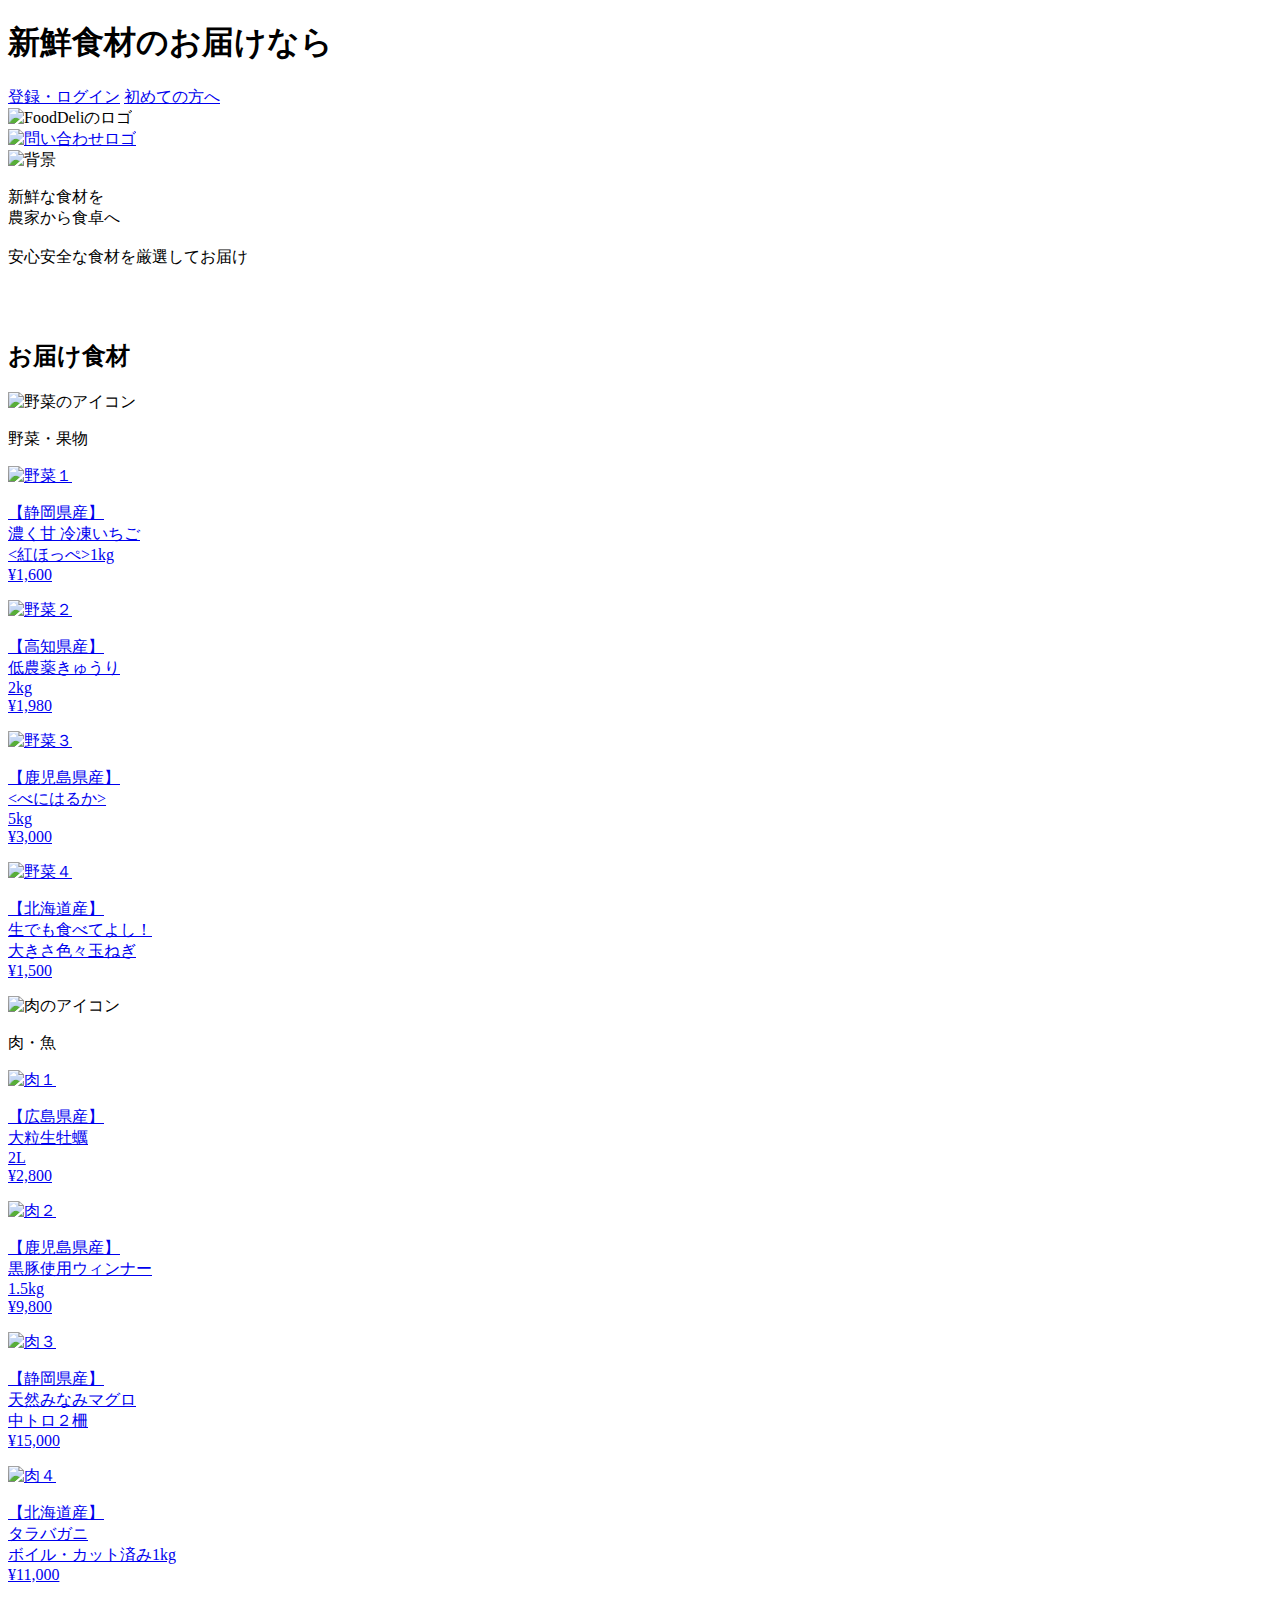
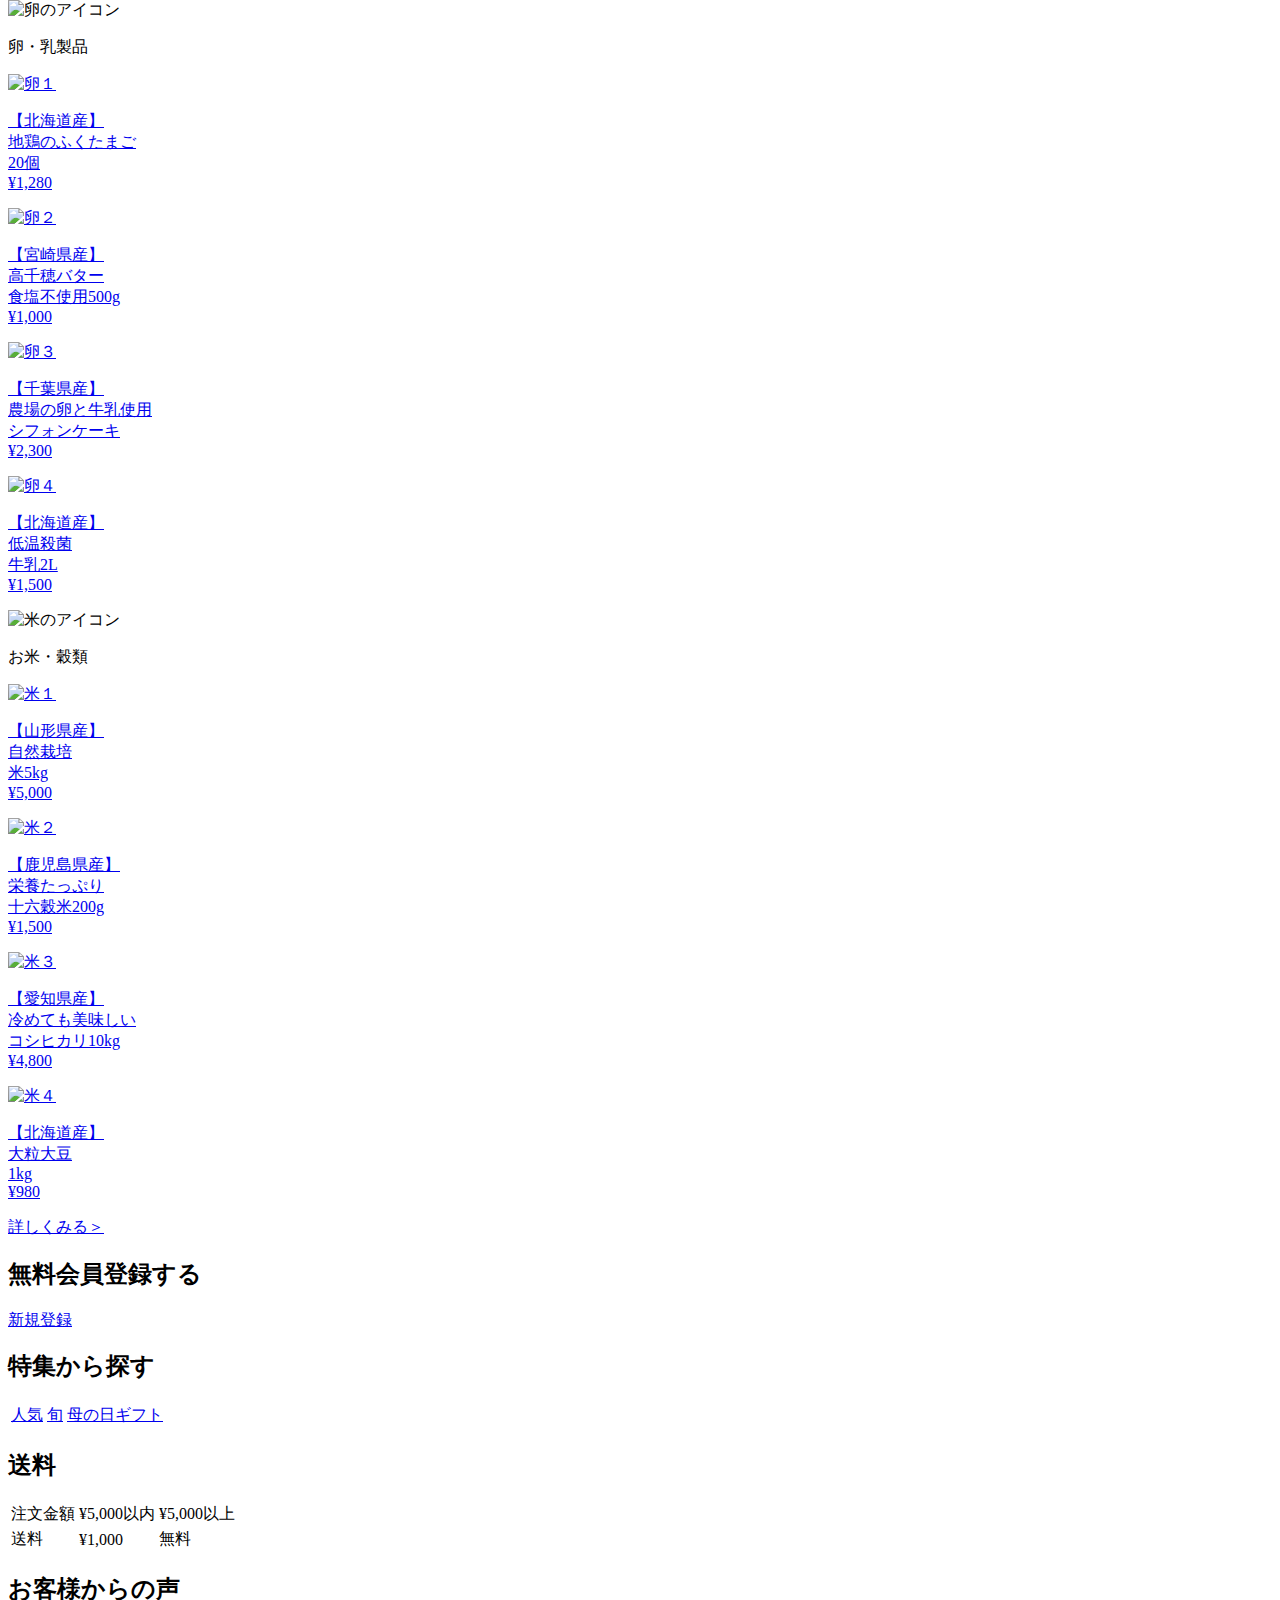
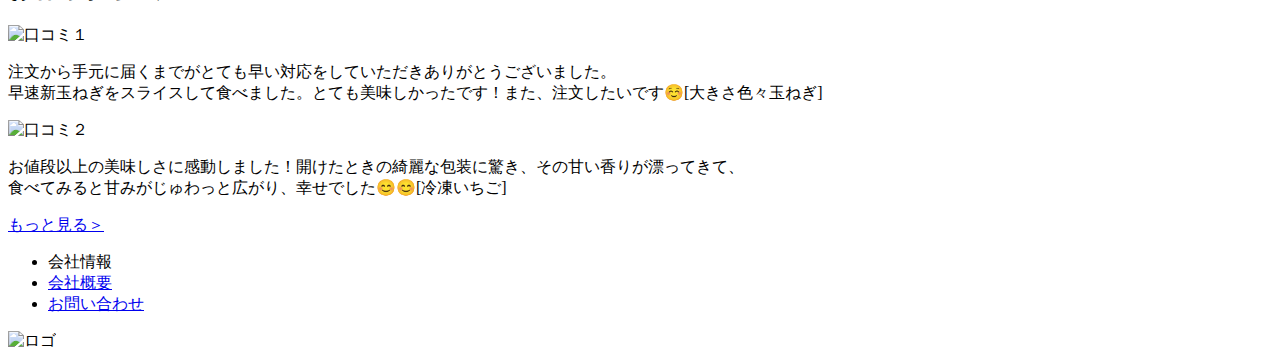
==== index.html @ be5985e4 "Create index.html" ====
<!DOCTYPE html>
<html>
  <head>
    <meta charset="utf-8">
    <meta name="viewport" content=""width=device-width, initial-scale=1.0"">
    <title>Foodeli</title>
    <link rel="stylesheet" href="fooddeli.css">
    <link rel="html" href="foodelip2.html">
    <link rel="html" href="foodeliqa.html">
    <link href="https://fonts.googleapis.com/css2?family=M+PLUS+Rounded+1c:wght@100;400&display=swap" rel="stylesheet">
    <script src="https://kit.fontawesome.com/7ccfa00b7f.js" crossorigin="anonymous"></script>
  </head>
  <body>
    <div class="top">
     <div class="topBar">
       <div class="topBarLeft">
         <h1>新鮮食材のお届けなら</h1>
       </div>
       <div class="topBarRight">
         <a href="foodelip2.html"><i class="fas fa-user-plus"></i>登録・ログイン</a>
         <a href="foodeliqa.html"><i class="fas fa-paperclip"></i>初めての方へ</a>
       </div>
     </div>
     <div class="topNavi">
       <div class="logo">
         <img src="newlogo.png" alt="FoodDeliのロゴ">
       </div>
       <div class="telephone">
         <a href="#">
           <img src="phone.png" alt="問い合わせロゴ">
         </a>
       </div>
     </div>
    </div>
    <div class="top2">
      <div class="topMain">
        <div class="topCenter">
          <img src="back.png" alt="背景">
          <p><span class="under">新鮮な食材を</span><br><span class="under">農家から食卓へ</span><br><br><span class="under">安心安全な食材を厳選してお届け</span></p>
        </div>
      </div>
      <div class="information">
        <div class="cashless">
          <a href="#">
            <img src="5%.png" alt="">
          </a>
        </div>
        <div class="LINE">
          <a href="#">
            <img src="line.png" alt="">
          </a>
        </div>
      </div>
    </div>
    <div class="lineup">
      <div class="lineupMain">
        <h2>お届け食材</h2>
        <div class="lineupBox">
          <div class="iconbox">
           <img src="vegiicon.png" alt="野菜のアイコン" class="icon">
           <p>野菜・果物</p>
          </div>
          <div class="detailboxes">
            <div class="detailbox">
              <a href="foodelisale.html#1">
               <img src="strawberry.jpg" alt="野菜１" class="detailPhoto">
               <p>【静岡県産】<br>濃く甘 冷凍いちご<br><紅ほっぺ>1kg<br>¥1,600</p>
              </a>
            </div>
            <div class="detailbox">
             <a href="foodelisale.html#2">
              <img src="cucumber.jpg" alt="野菜２" class="detailPhoto">
              <p>【高知県産】<br>低農薬きゅうり<br>2kg<br>¥1,980</p>
             </a>
            </div>
            <div class="detailbox">
             <a href="foodelisale.html#3">
              <img src="sweetpotato.jpg" alt="野菜３" class="detailPhoto">
              <p>【鹿児島県産】<br><べにはるか><br>5kg<br>¥3,000</p>
             </a>
            </div>
            <div class="detailbox">
             <a href="foodelisale.html#4">
              <img src="springonion.jpg" alt="野菜４" class="detailPhoto">
              <p>【北海道産】<br>生でも食べてよし！<br>大きさ色々玉ねぎ<br>¥1,500</p>
             </a>
            </div>
          </div>
        </div>
        <div class="lineupBox">
          <div class="iconbox">
           <img src="meaticon.png" alt="肉のアイコン"  class="icon">
           <p>肉・魚</p>
          </div>
          <div class="detailboxes">
            <div class="detailbox">
             <a href="foodelisale.html#5">
              <img src="oyster.jpg" alt="肉１" class="detailPhoto">
              <p>【広島県産】<br>大粒生牡蠣<br>2L<br>¥2,800</p>
             </a>
            </div>
            <div class="detailbox">
             <a href="foodelisale.html#6">
              <img src="sousage.jpg" alt="肉２" class="detailPhoto">
              <p>【鹿児島県産】<br>黒豚使用ウィンナー<br>1.5kg<br>¥9,800</p>
             </a>
            </div>
            <div class="detailbox">
             <a href="foodelisale.html#7">
              <img src="tuna.jpg" alt="肉３" class="detailPhoto">
              <p>【静岡県産】<br>天然みなみマグロ<br>中トロ２柵<br>¥15,000</p>
             </a>
            </div>
            <div class="detailbox">
             <a href="foodelisale.html#8">
              <img src="club.jpg" alt="肉４" class="detailPhoto">
              <p>【北海道産】<br>タラバガニ<br>ボイル・カット済み1kg<br>¥11,000</p>
             </a>
            </div>
          </div>
        </div>
        <div class="lineupBox">
          <div class="iconbox">
           <img src="cheezeicon.png" alt="卵のアイコン"  class="icon">
           <p>卵・乳製品</p>
          </div>
          <div class="detailboxes">
            <div class="detailbox">
             <a href="foodelisale.html#9">
              <img src="egg.jpg" alt="卵１" class="detailPhoto">
              <p>【北海道産】<br>地鶏のふくたまご<br>20個<br>¥1,280</p>
             </a>
            </div>
            <div class="detailbox">
             <a href="foodelisale.html#10">
              <img src="butter.jpg" alt="卵２" class="detailPhoto">
              <p>【宮崎県産】<br>高千穂バター<br>食塩不使用500g<br>¥1,000</p>
             </a>
            </div>
            <div class="detailbox">
             <a href="foodelisale.html#11">
              <img src="cake.jpg" alt="卵３" class="detailPhoto">
              <p>【千葉県産】<br>農場の卵と牛乳使用<br>シフォンケーキ<br>¥2,300</p>
             </a>
            </div>
            <div class="detailbox">
             <a href="foodelisale.html#12">
              <img src="milk.jpg" alt="卵４" class="detailPhoto">
              <p>【北海道産】<br>低温殺菌<br>牛乳2L<br>¥1,500</p>
             </a>
            </div>
          </div>
        </div>
        <div class="lineupBox">
          <div class="iconbox">
           <img src="riceicon.png" alt="米のアイコン"  class="icon">
           <p>お米・穀類</p>
          </div>
          <div class="detailboxes">
            <div class="detailbox">
             <a href="foodelisale.html#13">
              <img src="rice.jpg" alt="米１" class="detailPhoto">
              <p>【山形県産】<br>自然栽培<br>米5kg<br>¥5,000</p>
             </a>
            </div>
            <div class="detailbox">
             <a href="foodelisale.html#14">
              <img src="16rice.jpg" alt="米２" class="detailPhoto">
              <p>【鹿児島県産】<br>栄養たっぷり<br>十六穀米200g<br>¥1,500</p>
             </a>
            </div>
            <div class="detailbox">
             <a href="foodelisale.html#15">
              <img src="riceinbowl.jpg" alt="米３" class="detailPhoto">
              <p>【愛知県産】<br>冷めても美味しい<br>コシヒカリ10kg<br>¥4,800</p>
             </a>
            </div>
            <div class="detailbox">
             <a href="foodelisale.html#16">
              <img src="bean.jpg" alt="米４" class="detailPhoto">
              <p>【北海道産】<br>大粒大豆<br>1kg<br>¥980</p>
             </a>
            </div>
          </div>
        </div>
        <div class="more">
          <a href="foodelisale.html">詳しくみる＞</a>
        </div>
      </div>
    </div>
    <div class="signuplogin">
      <div class="signuploginmain">
        <h2>無料会員登録する</h2>
        <div class="signupbutton">
          <a href="foodelip2.html" class="bookButton">新規登録</a>
        </div>
      </div>
    </div>
    <div class="pickup">
      <div class="pickupMain">
        <h2><i class="fas fa-gift"></i>特集から探す</h2>
        <table class="pickuptable">
          <tr class="pickuptr">
            <td><a href="foodelipickup.html"><i class="fas fa-search"></i>人気</a></td>
            <td><a href="foodelipickup.html"><i class="fas fa-search"></i>旬</a></td>
            <td><a href="foodelipickup.html"><i class="fas fa-search"></i>母の日ギフト</a></td>
          </tr>
        </table>
      </div>
    </div>
    <div class="fee">
      <div class="feeMain">
        <h2><i class="fas fa-truck"></i>送料</h2>
       <table>
         <tr class="feetr">
           <td>注文金額</td>
           <td>¥5,000以内</td>
           <td>¥5,000以上</td>
         </tr>
         <tr class="feetr">
           <td>送料</td>
           <td>¥1,000</td>
           <td>無料</td>
         </tr>
       </table>
      </div>
    </div>
    <div class="customerreview">
      <div class="reviewMain">
        <h2>お客様からの声</h2>
        <div class="review1">
          <img src="reviewman.png" alt="口コミ１">
          <br>
          <p>注文から手元に届くまでがとても早い対応をしていただきありがとうございました。<br>早速新玉ねぎをスライスして食べました。とても美味しかったです！また、注文したいです☺️[大きさ色々玉ねぎ]
          </p>
        </div>
        <div class="review2">
          <img src="reviewwoman.png" alt="口コミ２">
          <br>
          <p>お値段以上の美味しさに感動しました！開けたときの綺麗な包装に驚き、その甘い香りが漂ってきて、<br>食べてみると甘みがじゅわっと広がり、幸せでした😊😊[冷凍いちご]
          </p>
        </div>
        <div class="more">
          <a href="foodelireview.html">もっと見る＞</a>
        </div>
      </div>
    </div>
    <footer>
      <div class="footerMain">
        <div class="footerRight">
          <ul>
            <li>会社情報</li>
            <li>
              <a href="#">会社概要</a>
            </li>
            <li>
              <a href="#">お問い合わせ</a>
            </li>
          </ul>
        </div>
        <div class="footerLeft">
          <img src="newlogo.png" alt="ロゴ">
        </div>
      </div>
    </footer>
  </body>
</html>
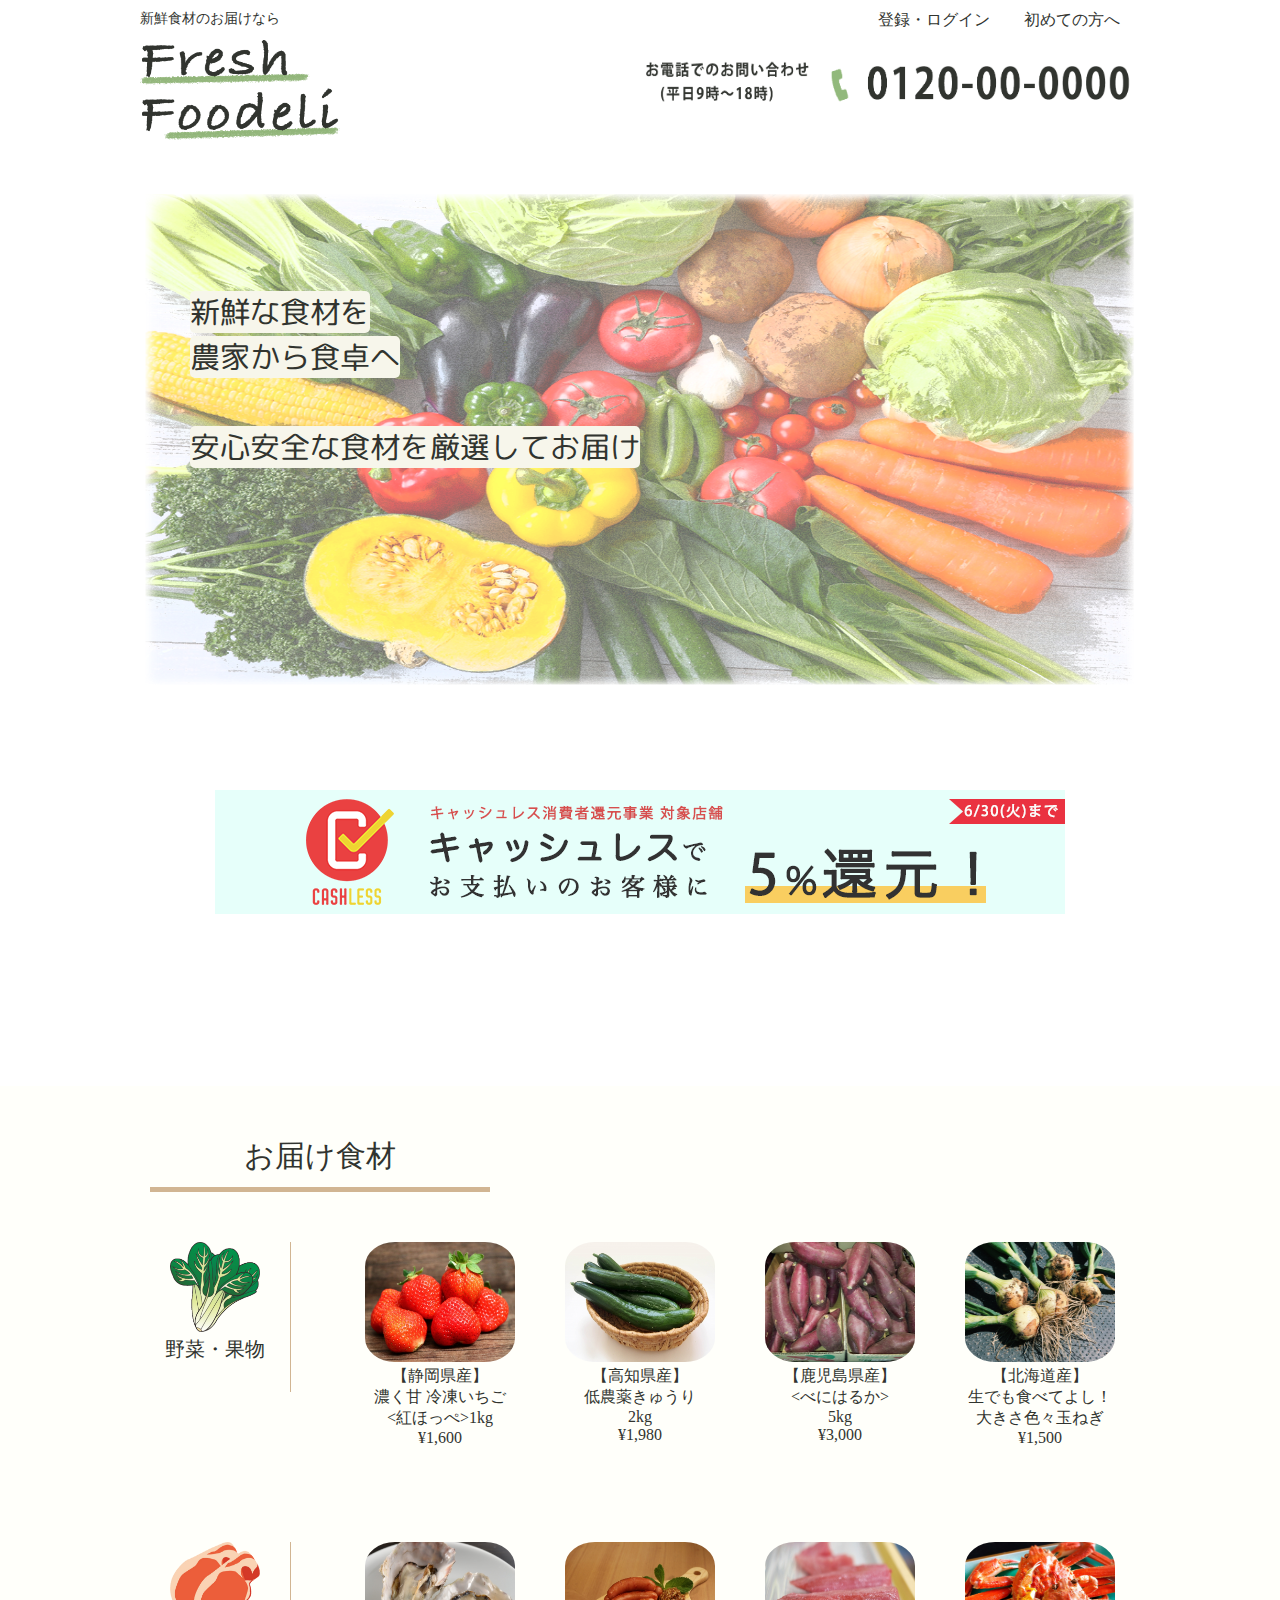
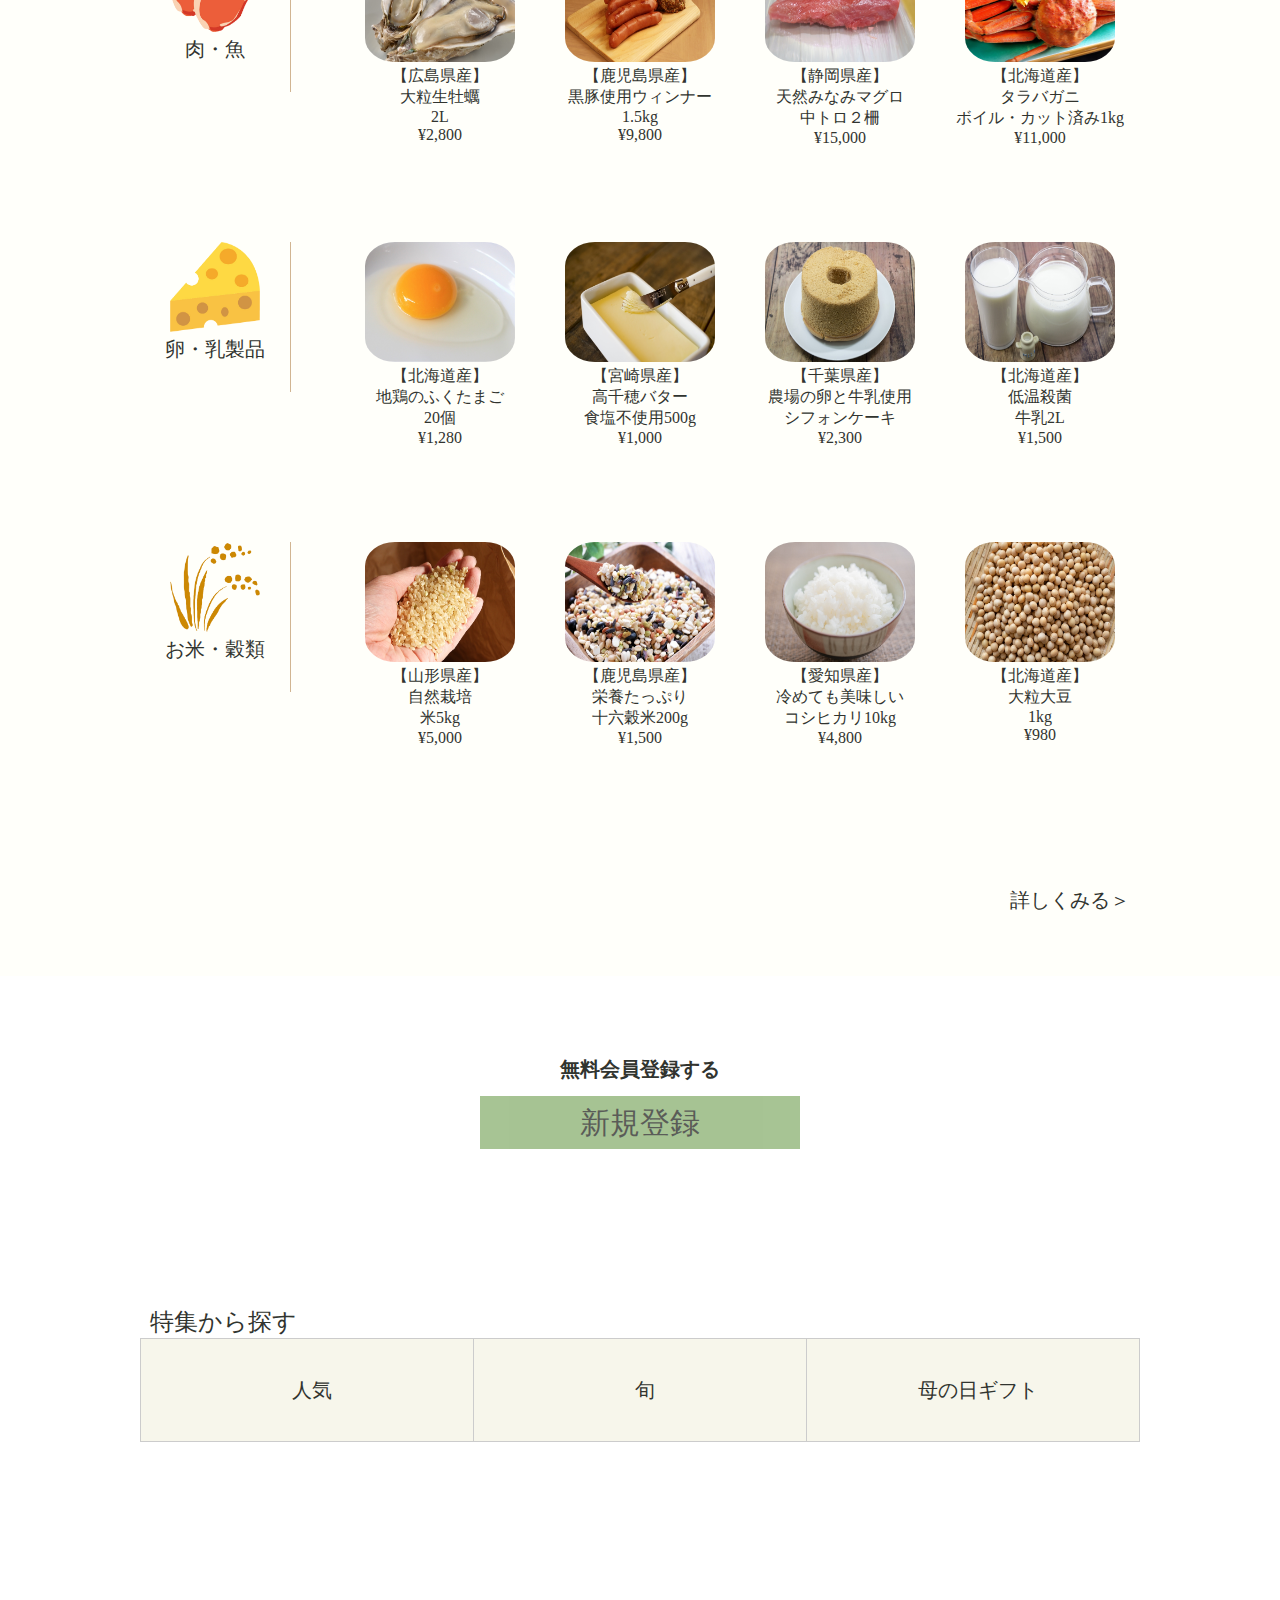
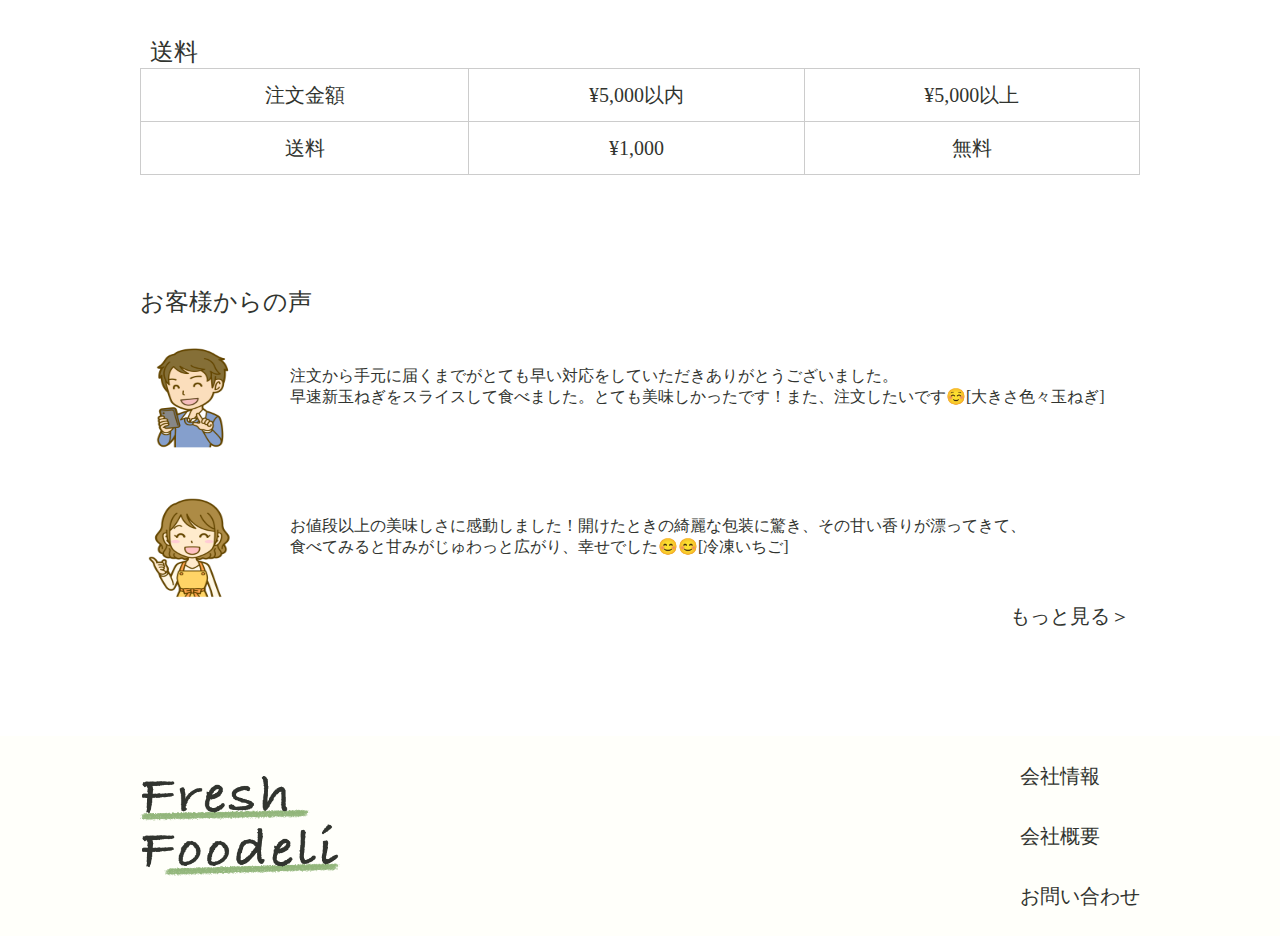
==== commit c6f987a3: "Update index.html" ====
--- a/index.html
+++ b/index.html
@@ -259,7 +259,9 @@
           </ul>
         </div>
         <div class="footerLeft">
-          <img src="newlogo.png" alt="ロゴ">
+          <a href="index.html">
+           <img src="newlogo.png" alt="ロゴ">
+          </a>
         </div>
       </div>
     </footer>
--- a/fooddeli.css
+++ b/fooddeli.css
@@ -0,0 +1,374 @@
+* {
+  margin: 0;
+  color: #31342f;
+}
+
+a {
+  text-decoration: none;
+}
+
+table {
+  border-collapse: collapse;
+  border-spacing: 0;
+}
+
+table, td, th {
+border: 1px solid #ccc;
+}
+
+li {
+  list-style: none;
+}
+
+.top {
+  height: auto;
+  width: 100%;
+}
+
+.topBar {
+  width: 1000px;
+  height: 30px;
+  margin: auto;
+  padding-top: 10px;
+}
+
+.topBarLeft {
+  float: left;
+}
+
+.topBarRight {
+  float: right;
+}
+
+.topBarRight a {
+  display: inline-block;
+  margin-right: 20px;
+  color: #31342f;
+}
+
+.topBarRight a:hover {
+  background-color: #fffffa;
+}
+
+.fas {
+  margin-right: 10px;
+}
+
+.topBarLeft h1 {
+  font-size: 14px;
+  font-weight: normal;
+  font-family: 'Osaka-Mono';
+}
+
+.topNavi {
+  width: 1000px;
+  height: 50px;
+  margin: auto;
+  margin-bottom: 100px;
+}
+
+.logo {
+  float: left;
+}
+
+.logo img {
+  width: 200px;
+  height: 100px;
+}
+
+.telephone a {
+  display: inline-block;
+  float: right;
+  padding-top: 20px;
+}
+
+.telephone img {
+  width: 500px;
+  height: 50px;
+}
+
+.top2 {
+  width: 100%;
+  height: auto;
+}
+
+.topCenter {
+  width: 1000px;
+  height: 500px;
+  margin: auto;
+  margin-bottom: 100px;
+  position: relative;
+}
+
+.topCenter p {
+  font-size: 30px;
+  position: absolute;
+  top: 100px;
+  left: 50px;
+  color: #31342f;
+  text-align: left;
+  font-family:'M PLUS Rounded 1c';
+}
+
+.under {
+  background-color: #f7f6eb;
+  border-radius: 5px;
+}
+
+.topCenter img {
+  width: 1000px;
+  height: 500px;
+  opacity: 0.6;
+}
+
+.cashless {
+  width: 1000px;
+  text-align: center;
+  margin: auto;
+}
+
+.cashless img, .LINE img {
+  opacity: 0.8;
+}
+
+.LINE {
+  width: 1000px;
+  text-align: center;
+  margin: auto;
+  margin-top: 50px;
+  margin-bottom: 100px;
+}
+
+.lineup {
+  width: 100%;
+  height: auto;
+  background-color: #fffffa;
+}
+
+.lineupMain {
+  width: 1000px;
+  height: 1450px;
+  margin:auto;
+  padding-top: 40px;
+}
+
+.icon {
+  width: 90px;
+  height: 90px;
+  padding-left: 30px;
+}
+
+.iconbox p {
+  font-size: 20px;
+  text-align: center;
+  font-weight: normal;
+}
+
+.detailPhoto {
+  width: 150px;
+  height: 120px;
+  border-radius: 20%;
+}
+
+.lineupBox {
+  width: 1000px;
+  height: 300px;
+}
+
+.lineupMain h2 {
+  font-size: 30px;
+  text-align: center;
+  width: 300px;
+  margin-left: 10px;
+  padding: 10px 20px;
+  margin-bottom: 50px;
+  font-weight: normal;
+  border-bottom: 5px solid #d1b592;
+}
+
+.iconbox {
+  float: left;
+  width: 150px;
+  height: 150px;
+  margin: auto;
+  border-right: 1px solid #d1b592;
+}
+
+.detailboxes {
+  width: 800px;
+  float: right;
+  margin: auto;
+}
+
+.detailbox {
+  width: 25%;
+  float: left;
+  text-align: center;
+}
+
+.detailbox p {
+  text-align: center;
+}
+
+.signuplogin {
+  width: 100%;
+  height: auto;
+  margin-top: 80px;
+}
+
+.signuploginmain {
+  width: 1000px;
+  height: 200px;
+  margin: auto;
+  text-align: center;
+}
+
+.signuploginmain h2 {
+  font-size: 20px;
+  text-align: center;
+  color: #31342f;
+}
+
+.bookButton {
+  background-color: #91b579;
+  opacity: 0.8;
+  font-size: 30px;
+  text-align: center;
+  padding: 10px 100px;
+  font-weight: normal;
+}
+
+.signupbutton {
+  margin: 20px 0;
+}
+
+.pickup {
+  width: 100%;
+  height: auto;
+  margin-top: 50px;
+}
+
+.pickupMain {
+  width: 1000px;
+  height: 300px;
+  margin: auto;
+}
+
+table {
+  font-size:
+  20px;
+}
+
+
+.pickuptr {
+  text-align: center;
+}
+
+.pickuptr td {
+  width: 400px;
+  height: 100px;
+  text-align:center;
+  background-color: #f7f6eb;
+}
+
+.pickuptr a {
+  display: block;
+}
+
+
+.pickupMain h2 {
+  font-weight: normal;
+}
+
+.fee {
+  width: 100%;
+  height: auto;
+  margin-top: 30px;
+}
+
+.feeMain {
+  width: 1000px;
+  height: 200px;
+  margin: auto;
+}
+
+.fee tr td {
+  width: 400px;
+  height: 50px;
+  text-align:center;
+  font-weight: normal;
+}
+
+.feeMain h2 {
+  font-weight: normal;
+}
+
+.customerreview {
+  width: 100%;
+  height: auto;
+  margin-top: 50px;
+}
+
+.reviewMain h2 {
+  font-weight: normal;
+}
+.reviewMain {
+  width: 1000px;
+  height: 400px;
+  margin: auto;
+}
+
+.reviewMain img {
+  height: 100px;
+  width: 100px;
+  float: left;
+  margin-right: 50px;
+}
+
+.review1 {
+  height: 150px;
+  margin-top: 30px;
+}
+
+.more {
+  margin-top: 40px;
+  float: right;
+}
+
+.more a {
+  font-size: 20px;
+  display: inline-block;
+  padding: 5px 10px;
+}
+
+footer {
+  width: 100%;
+  height: auto;
+  margin-top: 50px;
+  background-color:#fffffa;
+}
+
+.footerMain {
+  width: 1000px;
+  height: 200px;
+  margin:auto;
+}
+
+.footerRight {
+  margin-top: 10px;
+  float: right
+}
+
+.footerLeft img {
+  height: 100px;
+  width: 200px;
+}
+
+.footerLeft {
+  padding-top: 40px;
+}
+
+li {
+  font-size: 20px;
+  line-height: 60px;
+}
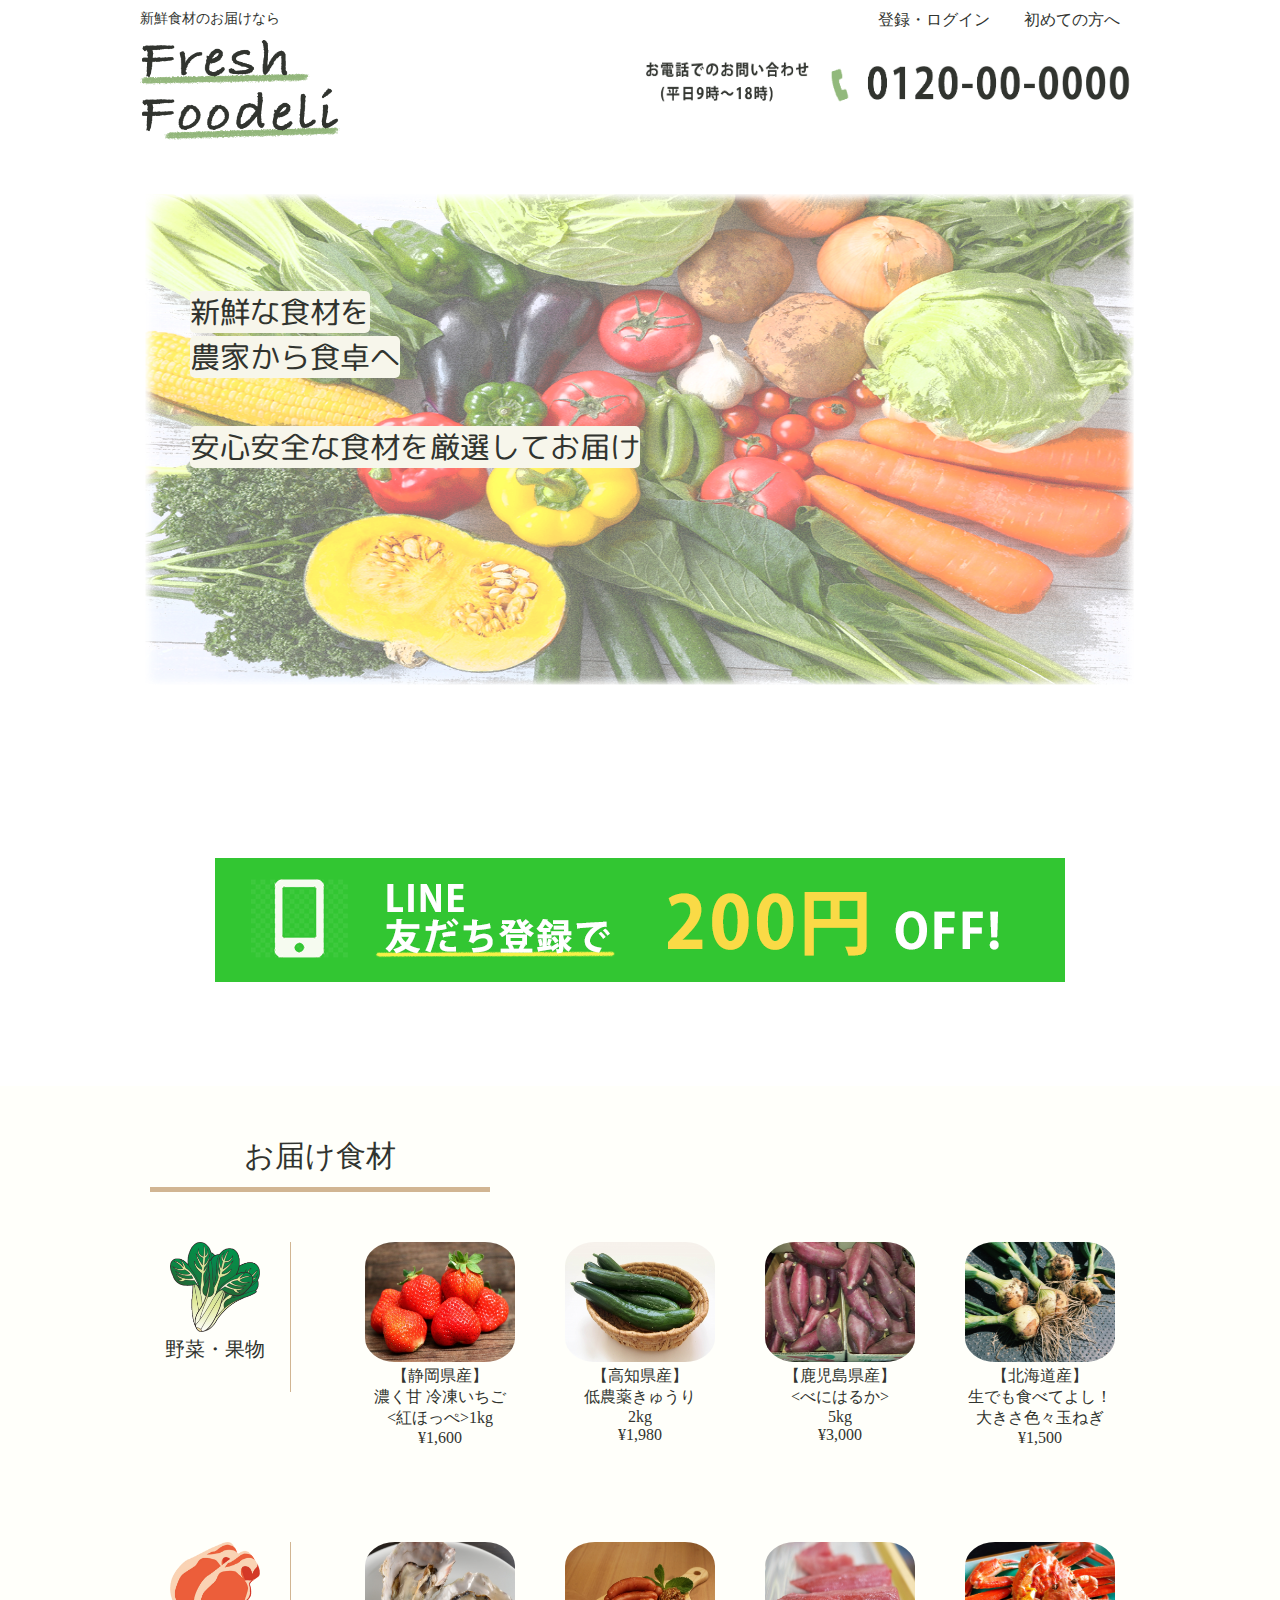
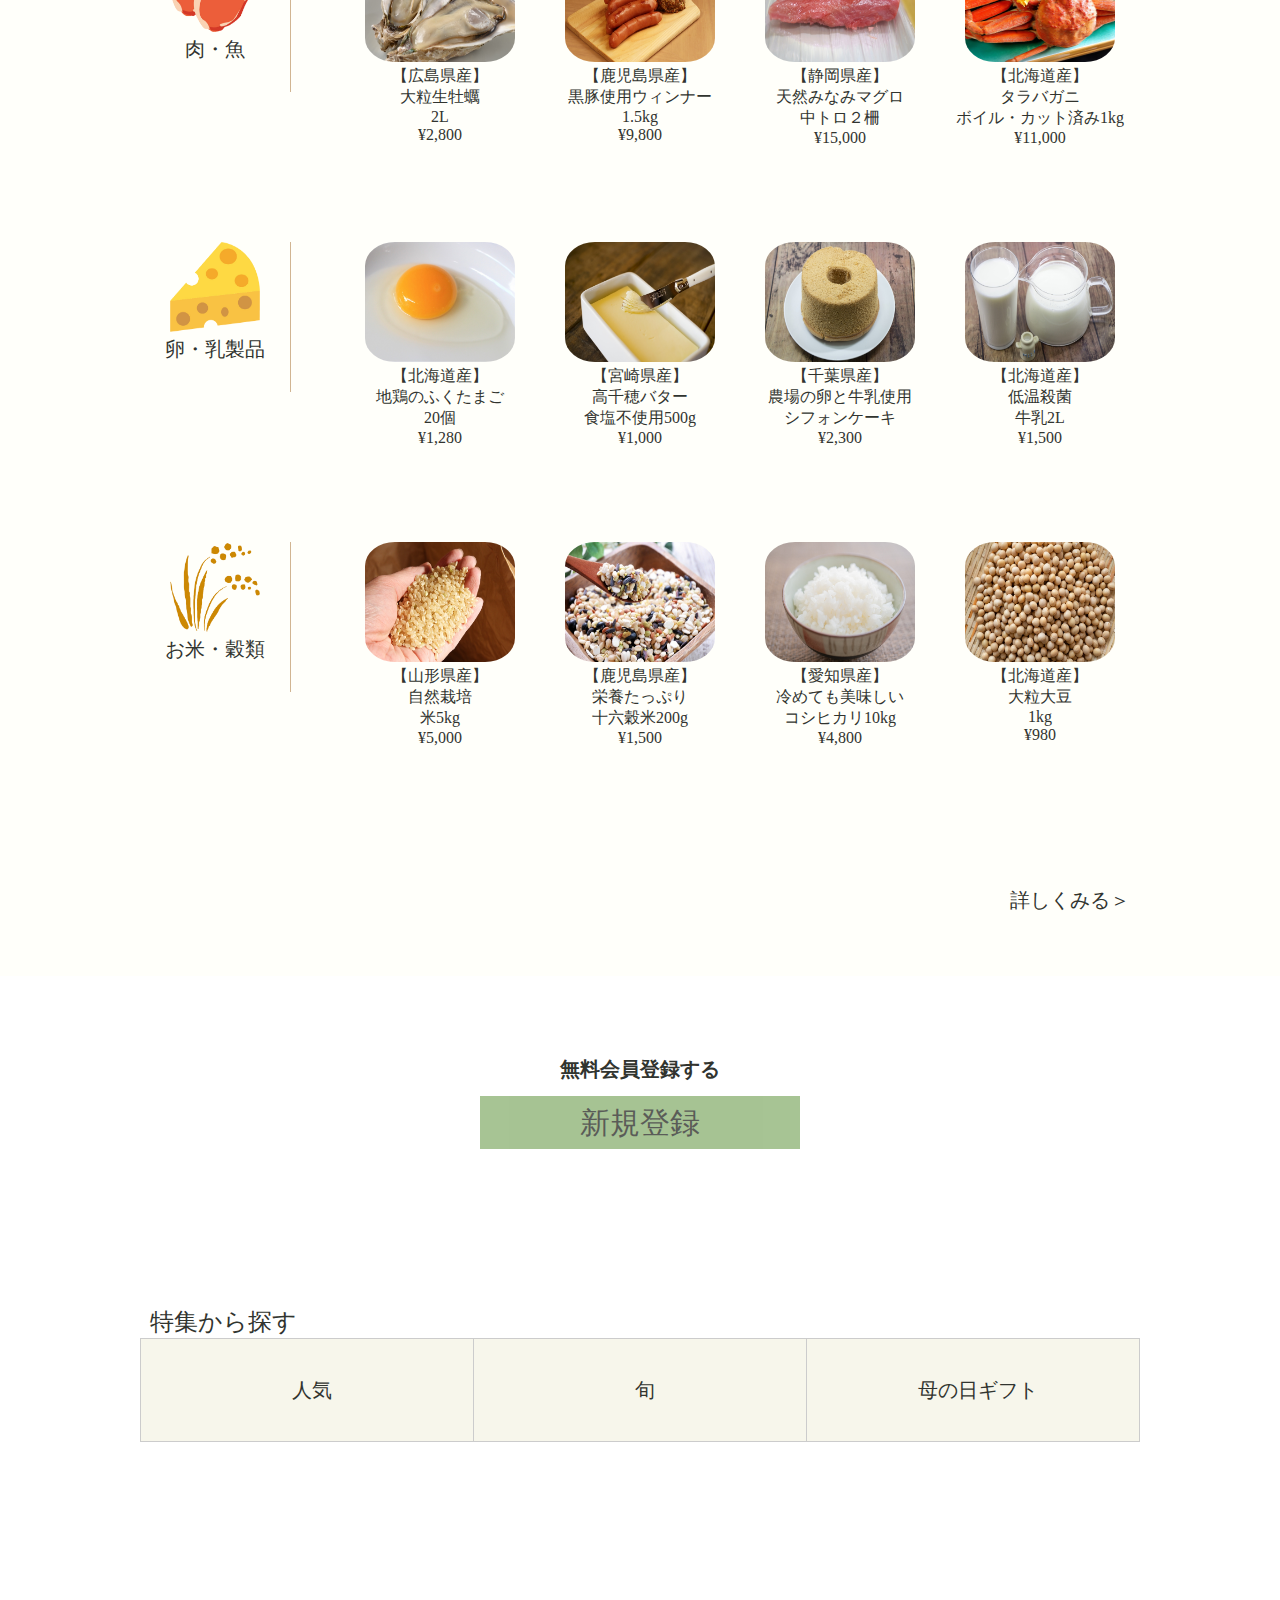
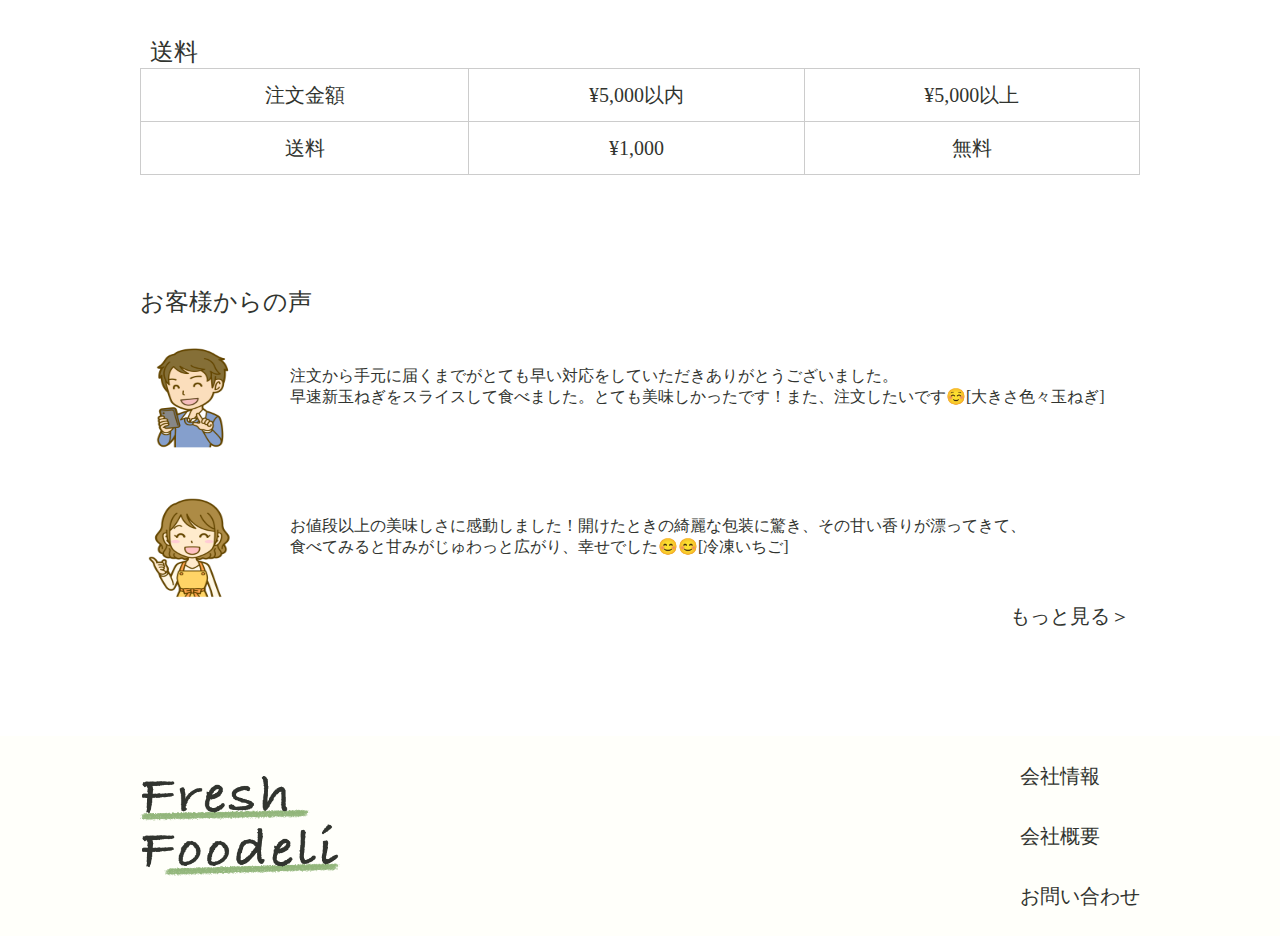
==== commit 87cc88a6: "Update index.html" ====
--- a/index.html
+++ b/index.html
@@ -42,7 +42,7 @@
       <div class="information">
         <div class="cashless">
           <a href="#">
-            <img src="5%.png" alt="">
+            <img src="https://github.com/yuanhua-c/Foodeli/blob/master/5%25.png?raw=true" alt="">
           </a>
         </div>
         <div class="LINE">
